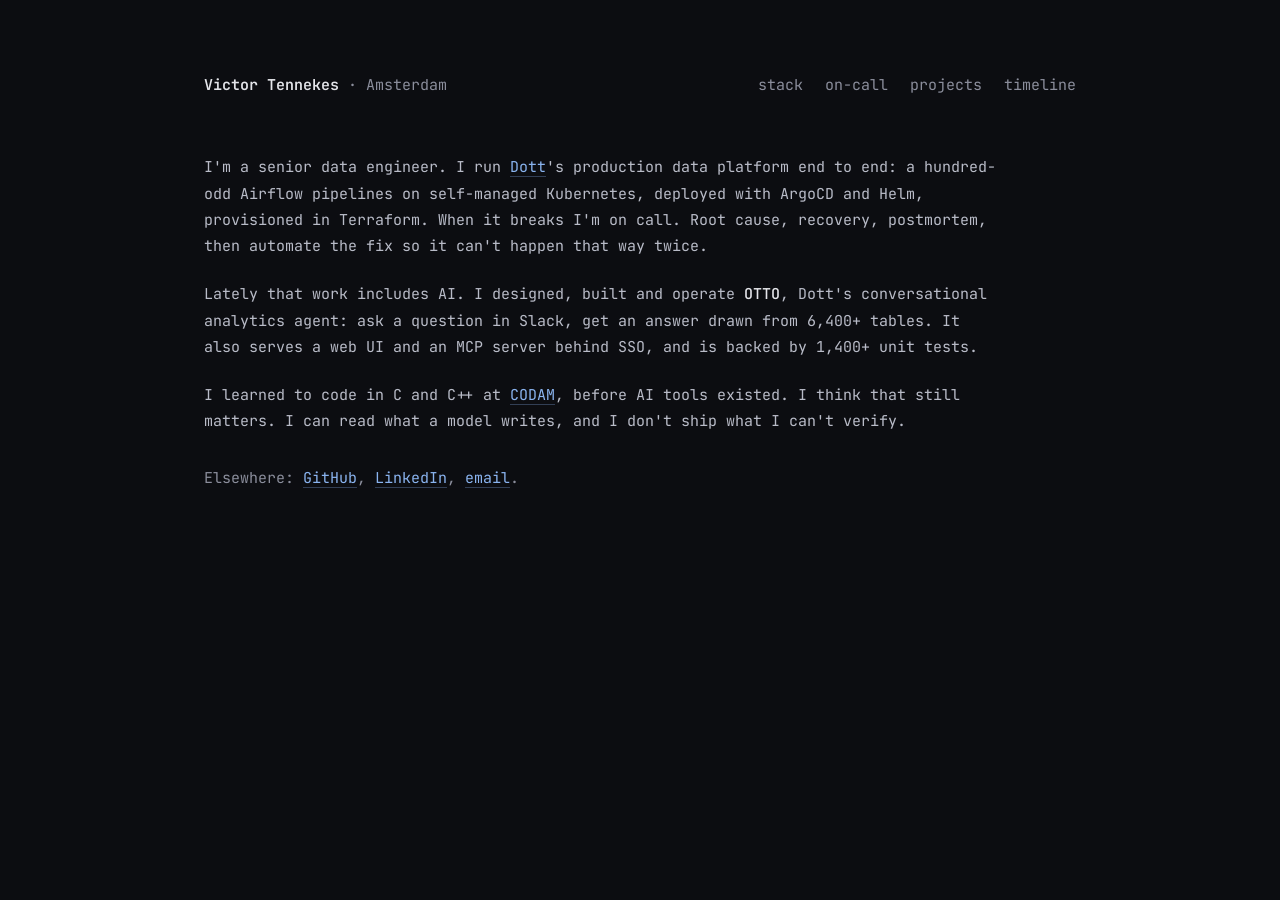
==== index.html @ dcae40cf "Drop the terminal, add four subpages Home stays prose. Stack, on-call, projects and timeline become " ====
<!doctype html>
<html lang="en">
<head>
  <meta charset="utf-8">
  <meta name="viewport" content="width=device-width, initial-scale=1, viewport-fit=cover">
  <title>Victor Tennekes</title>
  <meta name="description" content="Victor Tennekes, senior data engineer in Amsterdam. Runs Dott's production data platform end to end.">
  <meta name="theme-color" content="#0c0d11">
  <link rel="preconnect" href="https://fonts.googleapis.com">
  <link rel="preconnect" href="https://fonts.gstatic.com" crossorigin>
  <link href="https://fonts.googleapis.com/css2?family=JetBrains+Mono:ital,wght@0,400;0,500;0,600;1,400&display=swap" rel="stylesheet">
  <link rel="stylesheet" href="style.css">
  <link rel="icon" href="data:image/svg+xml,%3Csvg xmlns='http://www.w3.org/2000/svg' viewBox='0 0 32 32'%3E%3Crect width='32' height='32' rx='7' fill='%230c0d11'/%3E%3Ctext x='16' y='22' font-family='JetBrains Mono,monospace' font-size='16' font-weight='600' fill='%239ad28a' text-anchor='middle'%3E%24_%3C/text%3E%3C/svg%3E">
</head>
<body>

<main class="page">
  <header class="top">
    <a class="name" href="./">Victor Tennekes <span>· Amsterdam</span></a>
    <nav aria-label="Pages">
      <a href="stack.html">stack</a>
      <a href="oncall.html">on-call</a>
      <a href="projects.html">projects</a>
      <a href="timeline.html">timeline</a>
    </nav>
  </header>

  <div class="prose">
    <p>I'm a senior data engineer. I run <a href="https://ridedott.com">Dott</a>'s production data platform end to end: a hundred-odd Airflow pipelines on self-managed Kubernetes, deployed with ArgoCD and Helm, provisioned in Terraform. When it breaks I'm on call. Root cause, recovery, postmortem, then automate the fix so it can't happen that way twice.</p>

    <p>Lately that work includes AI. I designed, built and operate <b>OTTO</b>, Dott's conversational analytics agent: ask a question in Slack, get an answer drawn from 6,400+ tables. It also serves a web UI and an MCP server behind SSO, and is backed by 1,400+ unit tests.</p>

    <p>I learned to code in C and C++ at <a href="https://www.codam.nl">CODAM</a>, before AI tools existed. I think that still matters. I can read what a model writes, and I don't ship what I can't verify.</p>

    <p class="links">Elsewhere: <a href="https://github.com/victortennekes">GitHub</a>, <a href="https://www.linkedin.com/in/victortennekes">LinkedIn</a>, <a class="mail" href="#" data-e="moc.duolci@sekennetrotciv">email</a>.</p>
  </div>
</main>

<script src="main.js"></script>
</body>
</html>
---- style.css ----
/* One narrow column. Top row: name + four page links. Body: prose or a key/value list. */
:root {
  --bg: #0c0d11; --bg2: #121318; --line: #1f2129;
  --muted: #595c6a; --dim: #8b8e9c; --body: #b9bcc8; --text: #e4e5ea;
  --green: #9ad28a; --blue: #8ab4f0; --amber: #e6b574; --violet: #b8a3e8;
  --font: "JetBrains Mono", ui-monospace, SFMono-Regular, Menlo, monospace;
  color-scheme: dark;
}
* { box-sizing: border-box; }
body { margin: 0; background: var(--bg); color: var(--text); font-family: var(--font); font-size: 15px; line-height: 1.75; -webkit-font-smoothing: antialiased; }
a { color: var(--blue); text-decoration: underline; text-decoration-color: color-mix(in srgb, var(--blue) 30%, transparent); text-underline-offset: 4px; text-decoration-thickness: 1px; }
a:hover { text-decoration-color: var(--blue); }
a:focus-visible { outline: 2px solid var(--blue); outline-offset: 2px; border-radius: 2px; }
h1, h2, p, dl, dd { margin: 0; }

.page { max-width: 920px; margin: 0 auto; padding-block: 72px 80px; padding-left: max(24px, env(safe-area-inset-left, 0px)); padding-right: max(24px, env(safe-area-inset-right, 0px)); }

/* Top row */
.top { display: flex; justify-content: space-between; align-items: baseline; gap: 16px 32px; flex-wrap: wrap; margin-bottom: 56px; }
.name { color: var(--text); font-weight: 600; text-decoration: none; }
.name span { color: var(--dim); font-weight: 400; }
.top nav { display: flex; gap: 22px; flex-wrap: wrap; }
.top nav a { color: var(--dim); text-decoration: none; }
.top nav a:hover { color: var(--text); }
.top nav a[aria-current] { color: var(--text); }
.top nav a[aria-current]::before { content: "$ "; color: var(--green); font-weight: 600; }

/* Content */
h1 { font-size: 15px; font-weight: 600; margin-bottom: 28px; }
h2 { font-size: 15px; font-weight: 600; color: var(--amber); margin-bottom: 12px; }
.prose { display: grid; gap: 22px; color: var(--body); max-width: 88ch; }
.prose b { color: var(--text); font-weight: 500; }
.prose p.links { color: var(--dim); margin-top: 8px; }

.kv { display: grid; grid-template-columns: max-content minmax(0, 1fr); gap: 10px 32px; color: var(--body); max-width: 88ch; }
.kv dt { color: var(--blue); }
.kv.tl dt { color: var(--amber); font-variant-numeric: tabular-nums; }

.loop { color: var(--muted); margin-bottom: 28px; }
.loop span { color: var(--violet); }

.project + .project { margin-top: 48px; }
.project .kv { margin-top: 18px; }

@media (max-width: 520px) {
  .page { padding-block: 40px 56px; padding-left: max(16px, env(safe-area-inset-left, 0px)); padding-right: max(16px, env(safe-area-inset-right, 0px)); }
  body { font-size: 14px; }
  .top { margin-bottom: 40px; }
  .top nav { gap: 16px; }
  .kv { grid-template-columns: 1fr; gap: 2px; }
  .kv dt { margin-top: 12px; }
  .kv dt:first-child { margin-top: 0; }
}
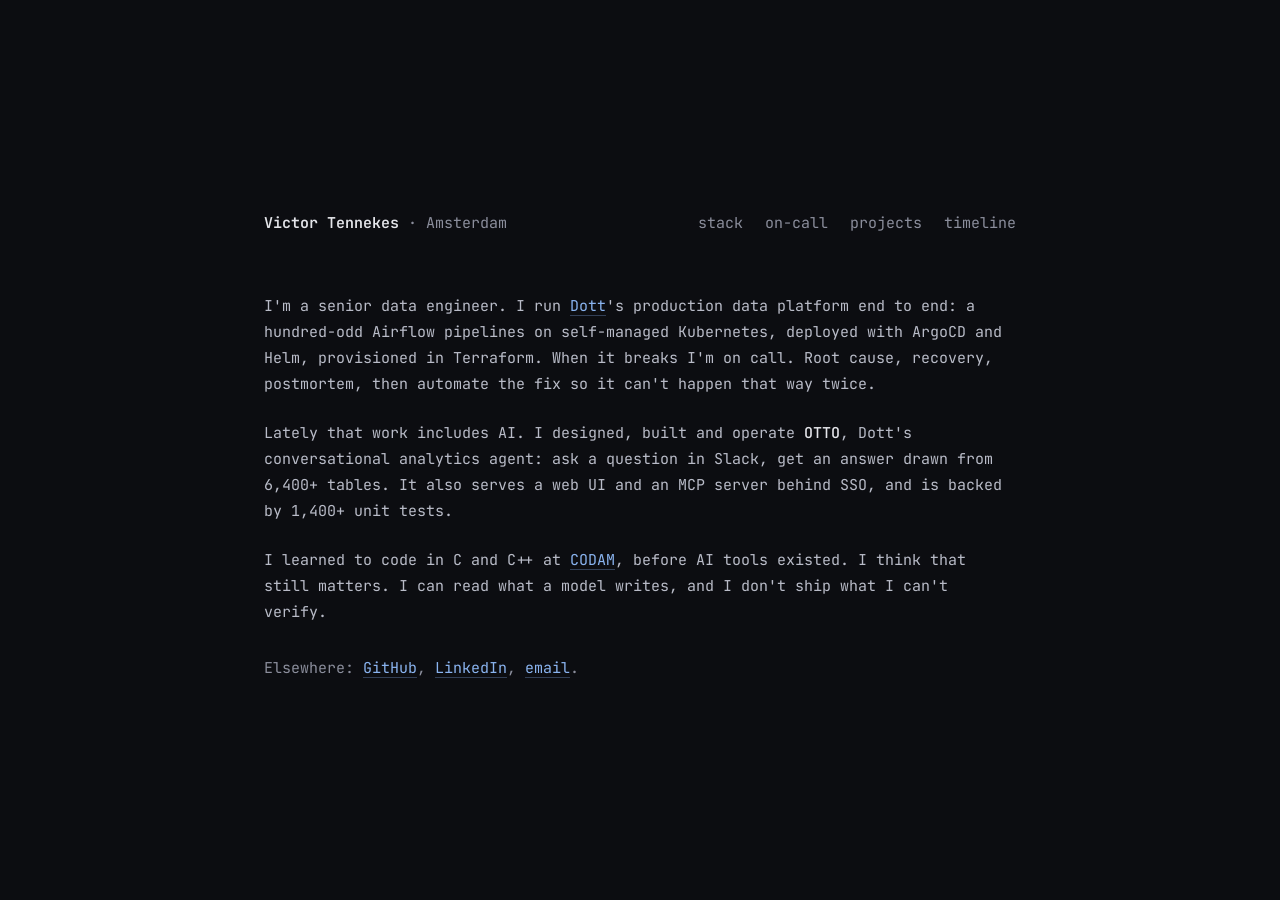
==== commit 55739c87: "Center the page, tighten column, new favicon 800px column so nav and prose share edges; vertically c" ====
--- a/index.html
+++ b/index.html
@@ -10,7 +10,7 @@
   <link rel="preconnect" href="https://fonts.gstatic.com" crossorigin>
   <link href="https://fonts.googleapis.com/css2?family=JetBrains+Mono:ital,wght@0,400;0,500;0,600;1,400&display=swap" rel="stylesheet">
   <link rel="stylesheet" href="style.css">
-  <link rel="icon" href="data:image/svg+xml,%3Csvg xmlns='http://www.w3.org/2000/svg' viewBox='0 0 32 32'%3E%3Crect width='32' height='32' rx='7' fill='%230c0d11'/%3E%3Ctext x='16' y='22' font-family='JetBrains Mono,monospace' font-size='16' font-weight='600' fill='%239ad28a' text-anchor='middle'%3E%24_%3C/text%3E%3C/svg%3E">
+  <link rel="icon" href="favicon.svg" type="image/svg+xml">
 </head>
 <body>
 
--- a/style.css
+++ b/style.css
@@ -7,13 +7,14 @@
   color-scheme: dark;
 }
 * { box-sizing: border-box; }
-body { margin: 0; background: var(--bg); color: var(--text); font-family: var(--font); font-size: 15px; line-height: 1.75; -webkit-font-smoothing: antialiased; }
+html, body { min-height: 100%; }
+body { margin: 0; display: flex; flex-direction: column; min-height: 100vh; min-height: 100dvh; background: var(--bg); color: var(--text); font-family: var(--font); font-size: 15px; line-height: 1.75; -webkit-font-smoothing: antialiased; }
 a { color: var(--blue); text-decoration: underline; text-decoration-color: color-mix(in srgb, var(--blue) 30%, transparent); text-underline-offset: 4px; text-decoration-thickness: 1px; }
 a:hover { text-decoration-color: var(--blue); }
 a:focus-visible { outline: 2px solid var(--blue); outline-offset: 2px; border-radius: 2px; }
 h1, h2, p, dl, dd { margin: 0; }
 
-.page { max-width: 920px; margin: 0 auto; padding-block: 72px 80px; padding-left: max(24px, env(safe-area-inset-left, 0px)); padding-right: max(24px, env(safe-area-inset-right, 0px)); }
+.page { width: 100%; max-width: 800px; margin: auto; padding-block: 72px 80px; padding-left: max(24px, env(safe-area-inset-left, 0px)); padding-right: max(24px, env(safe-area-inset-right, 0px)); }
 
 /* Top row */
 .top { display: flex; justify-content: space-between; align-items: baseline; gap: 16px 32px; flex-wrap: wrap; margin-bottom: 56px; }
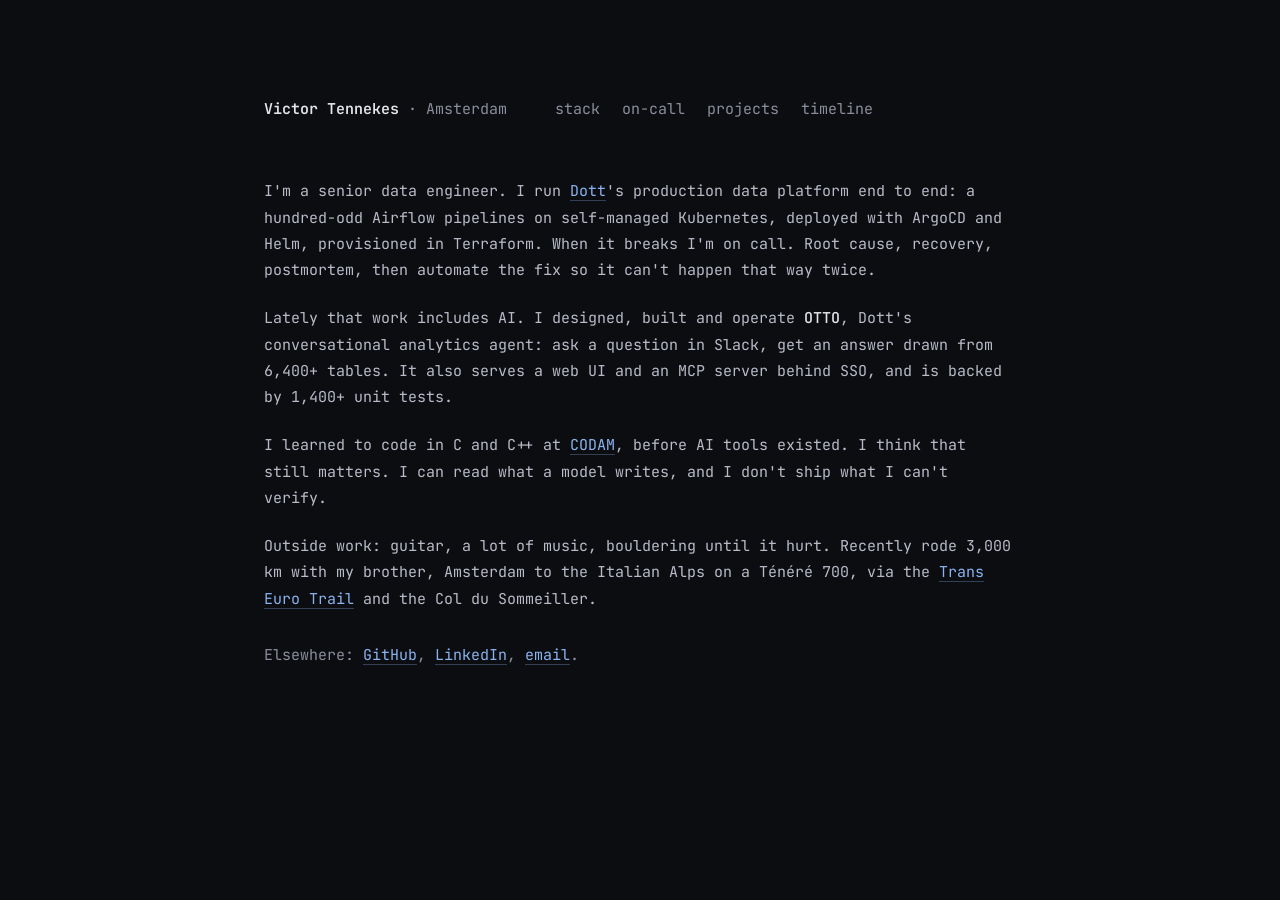
==== commit aa23d9db: "Add a paragraph that isn't about work Co-Authored-By: Claude Fable 5.1 <noreply@anthropic.com>" ====
--- a/index.html
+++ b/index.html
@@ -32,6 +32,8 @@
 
     <p>I learned to code in C and C++ at <a href="https://www.codam.nl">CODAM</a>, before AI tools existed. I think that still matters. I can read what a model writes, and I don't ship what I can't verify.</p>
 
+    <p>Outside work: guitar, a lot of music, bouldering until it hurt. Recently rode 3,000 km with my brother, Amsterdam to the Italian Alps on a Ténéré 700, via the <a href="https://transeurotrail.org">Trans Euro Trail</a> and the Col du Sommeiller.</p>
+
     <p class="links">Elsewhere: <a href="https://github.com/victortennekes">GitHub</a>, <a href="https://www.linkedin.com/in/victortennekes">LinkedIn</a>, <a class="mail" href="#" data-e="moc.duolci@sekennetrotciv">email</a>.</p>
   </div>
 </main>
--- a/style.css
+++ b/style.css
@@ -7,24 +7,22 @@
   color-scheme: dark;
 }
 * { box-sizing: border-box; }
-html, body { min-height: 100%; }
-body { margin: 0; display: flex; flex-direction: column; min-height: 100vh; min-height: 100dvh; background: var(--bg); color: var(--text); font-family: var(--font); font-size: 15px; line-height: 1.75; -webkit-font-smoothing: antialiased; }
+body { margin: 0; background: var(--bg); color: var(--text); font-family: var(--font); font-size: 15px; line-height: 1.75; -webkit-font-smoothing: antialiased; }
 a { color: var(--blue); text-decoration: underline; text-decoration-color: color-mix(in srgb, var(--blue) 30%, transparent); text-underline-offset: 4px; text-decoration-thickness: 1px; }
 a:hover { text-decoration-color: var(--blue); }
 a:focus-visible { outline: 2px solid var(--blue); outline-offset: 2px; border-radius: 2px; }
 h1, h2, p, dl, dd { margin: 0; }
 
-.page { width: 100%; max-width: 800px; margin: auto; padding-block: 72px 80px; padding-left: max(24px, env(safe-area-inset-left, 0px)); padding-right: max(24px, env(safe-area-inset-right, 0px)); }
+.page { max-width: 800px; margin: 0 auto; padding-block: 96px 80px; padding-left: max(24px, env(safe-area-inset-left, 0px)); padding-right: max(24px, env(safe-area-inset-right, 0px)); }
 
 /* Top row */
-.top { display: flex; justify-content: space-between; align-items: baseline; gap: 16px 32px; flex-wrap: wrap; margin-bottom: 56px; }
+.top { display: flex; align-items: baseline; gap: 12px 48px; flex-wrap: wrap; margin-bottom: 56px; }
 .name { color: var(--text); font-weight: 600; text-decoration: none; }
 .name span { color: var(--dim); font-weight: 400; }
 .top nav { display: flex; gap: 22px; flex-wrap: wrap; }
 .top nav a { color: var(--dim); text-decoration: none; }
 .top nav a:hover { color: var(--text); }
 .top nav a[aria-current] { color: var(--text); }
-.top nav a[aria-current]::before { content: "$ "; color: var(--green); font-weight: 600; }
 
 /* Content */
 h1 { font-size: 15px; font-weight: 600; margin-bottom: 28px; }
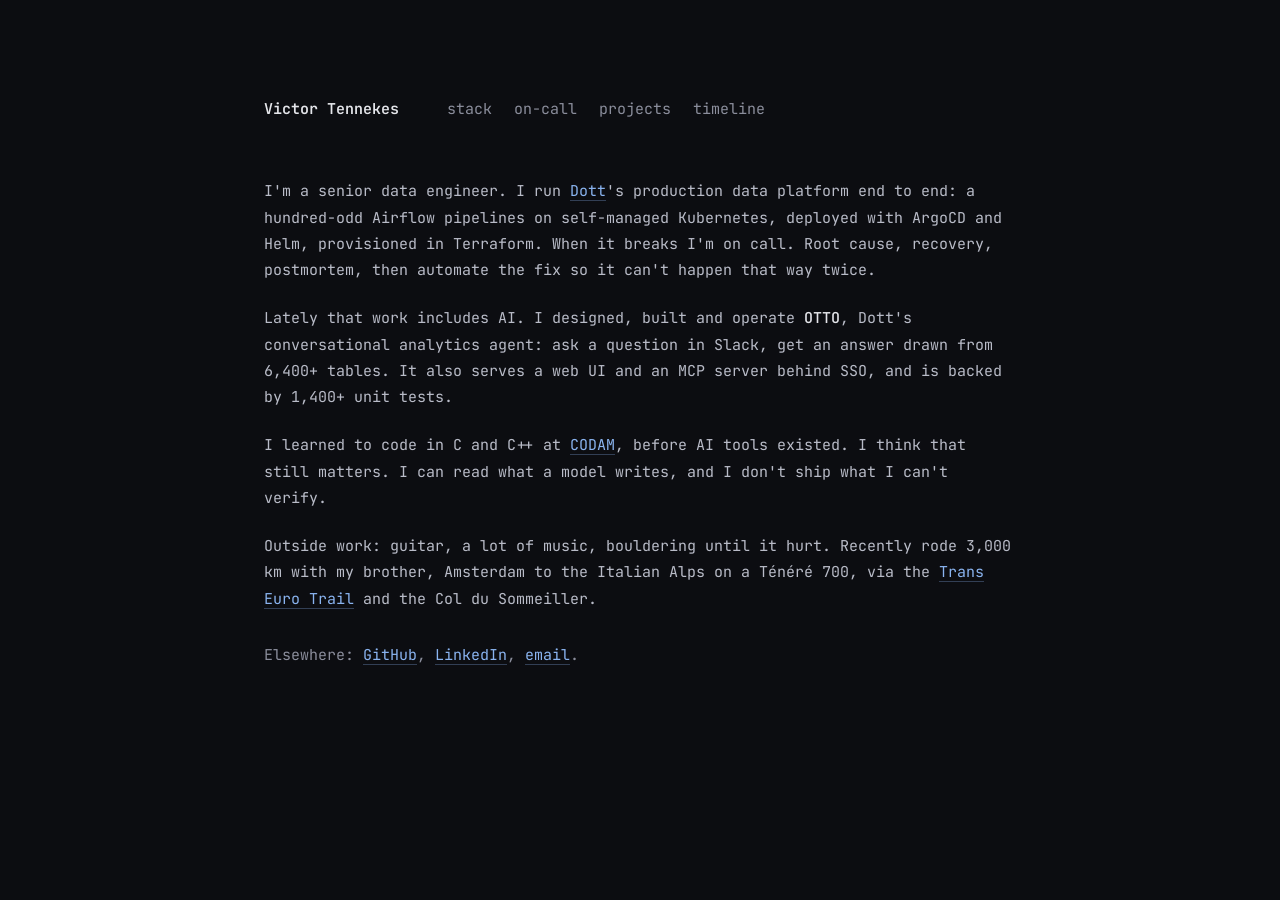
==== commit 4eb0d80c: "Drop Amsterdam from header, describe role as at Dott Co-Authored-By: Claude Opus 5.5 <noreply@anthro" ====
--- a/index.html
+++ b/index.html
@@ -4,7 +4,7 @@
   <meta charset="utf-8">
   <meta name="viewport" content="width=device-width, initial-scale=1, viewport-fit=cover">
   <title>Victor Tennekes</title>
-  <meta name="description" content="Victor Tennekes, senior data engineer in Amsterdam. Runs Dott's production data platform end to end.">
+  <meta name="description" content="Victor Tennekes, senior data engineer at Dott. Runs the production data platform end to end.">
   <meta name="theme-color" content="#0c0d11">
   <link rel="preconnect" href="https://fonts.googleapis.com">
   <link rel="preconnect" href="https://fonts.gstatic.com" crossorigin>
@@ -16,7 +16,7 @@
 
 <main class="page">
   <header class="top">
-    <a class="name" href="./">Victor Tennekes <span>· Amsterdam</span></a>
+    <a class="name" href="./">Victor Tennekes</a>
     <nav aria-label="Pages">
       <a href="stack.html">stack</a>
       <a href="oncall.html">on-call</a>
--- a/style.css
+++ b/style.css
@@ -18,7 +18,6 @@
 /* Top row */
 .top { display: flex; align-items: baseline; gap: 12px 48px; flex-wrap: wrap; margin-bottom: 56px; }
 .name { color: var(--text); font-weight: 600; text-decoration: none; }
-.name span { color: var(--dim); font-weight: 400; }
 .top nav { display: flex; gap: 22px; flex-wrap: wrap; }
 .top nav a { color: var(--dim); text-decoration: none; }
 .top nav a:hover { color: var(--text); }
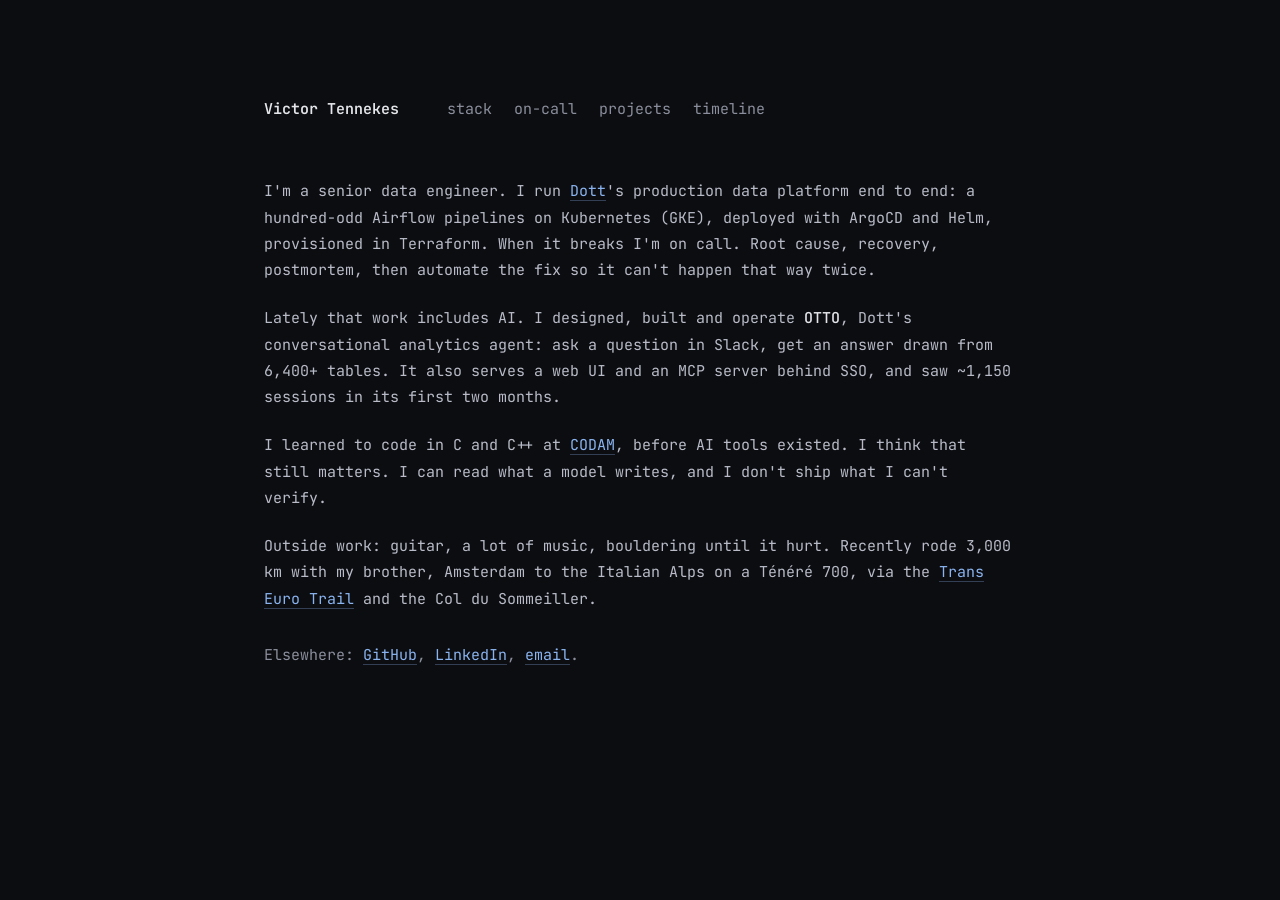
==== commit 233d32a5: "Add link previews, split timeline by promotion, tighten copy Open Graph tags and a preview card on e" ====
--- a/index.html
+++ b/index.html
@@ -5,6 +5,13 @@
   <meta name="viewport" content="width=device-width, initial-scale=1, viewport-fit=cover">
   <title>Victor Tennekes</title>
   <meta name="description" content="Victor Tennekes, senior data engineer at Dott. Runs the production data platform end to end.">
+  <meta property="og:type" content="website">
+  <meta property="og:site_name" content="Victor Tennekes">
+  <meta property="og:title" content="Victor Tennekes">
+  <meta property="og:description" content="Victor Tennekes, senior data engineer at Dott. Runs the production data platform end to end.">
+  <meta property="og:url" content="https://victortennekes.github.io/">
+  <meta property="og:image" content="https://victortennekes.github.io/og.png">
+  <meta name="twitter:card" content="summary_large_image">
   <meta name="theme-color" content="#0c0d11">
   <link rel="preconnect" href="https://fonts.googleapis.com">
   <link rel="preconnect" href="https://fonts.gstatic.com" crossorigin>
@@ -26,9 +33,9 @@
   </header>
 
   <div class="prose">
-    <p>I'm a senior data engineer. I run <a href="https://ridedott.com">Dott</a>'s production data platform end to end: a hundred-odd Airflow pipelines on self-managed Kubernetes, deployed with ArgoCD and Helm, provisioned in Terraform. When it breaks I'm on call. Root cause, recovery, postmortem, then automate the fix so it can't happen that way twice.</p>
+    <p>I'm a senior data engineer. I run <a href="https://ridedott.com">Dott</a>'s production data platform end to end: a hundred-odd Airflow pipelines on Kubernetes (GKE), deployed with ArgoCD and Helm, provisioned in Terraform. When it breaks I'm on call. Root cause, recovery, postmortem, then automate the fix so it can't happen that way twice.</p>
 
-    <p>Lately that work includes AI. I designed, built and operate <b>OTTO</b>, Dott's conversational analytics agent: ask a question in Slack, get an answer drawn from 6,400+ tables. It also serves a web UI and an MCP server behind SSO, and is backed by 1,400+ unit tests.</p>
+    <p>Lately that work includes AI. I designed, built and operate <b>OTTO</b>, Dott's conversational analytics agent: ask a question in Slack, get an answer drawn from 6,400+ tables. It also serves a web UI and an MCP server behind SSO, and saw ~1,150 sessions in its first two months.</p>
 
     <p>I learned to code in C and C++ at <a href="https://www.codam.nl">CODAM</a>, before AI tools existed. I think that still matters. I can read what a model writes, and I don't ship what I can't verify.</p>
 
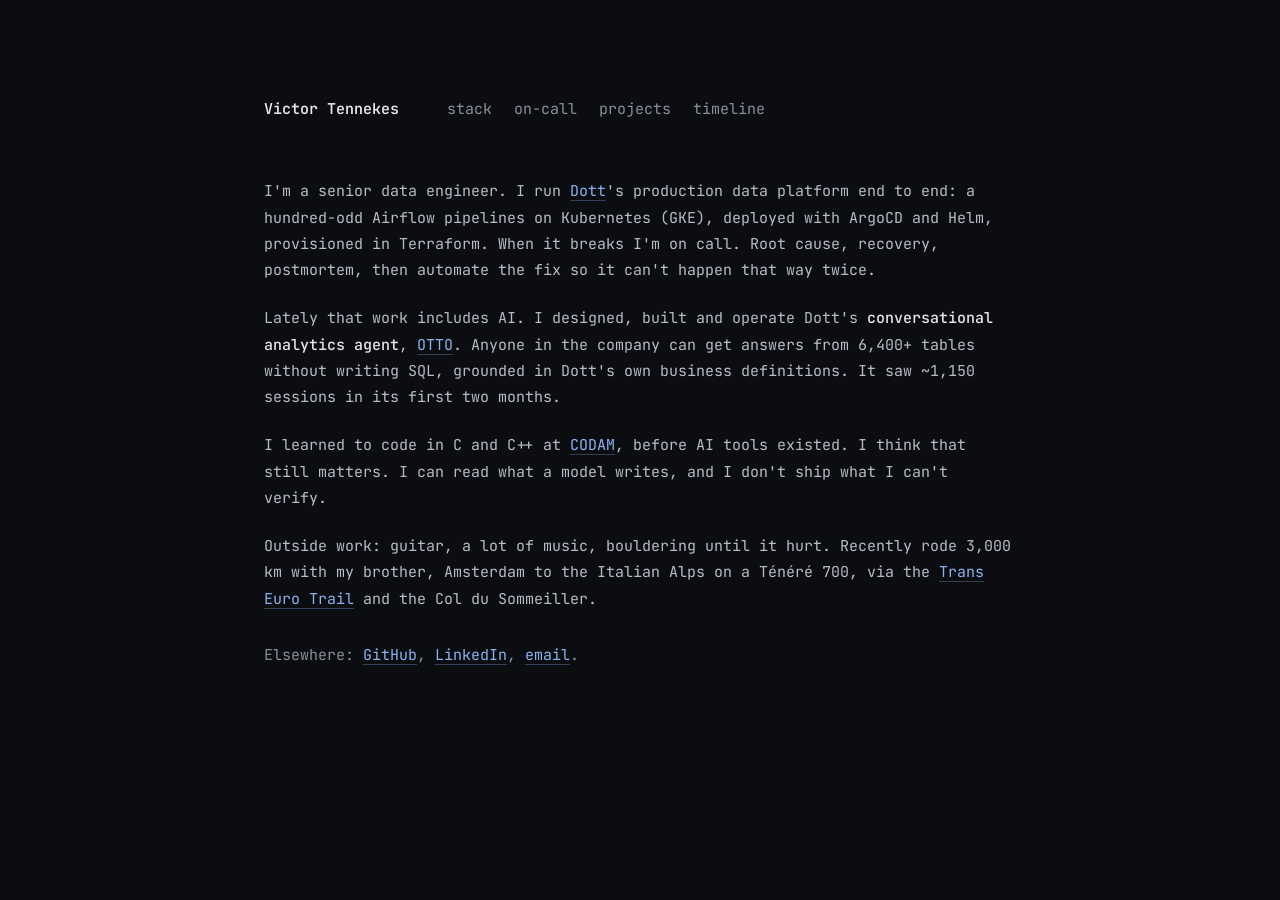
==== commit bf895aa1: "Lead with what OTTO does, add months to promotions Describe OTTO as a conversational analytics agent" ====
--- a/index.html
+++ b/index.html
@@ -35,7 +35,7 @@
   <div class="prose">
     <p>I'm a senior data engineer. I run <a href="https://ridedott.com">Dott</a>'s production data platform end to end: a hundred-odd Airflow pipelines on Kubernetes (GKE), deployed with ArgoCD and Helm, provisioned in Terraform. When it breaks I'm on call. Root cause, recovery, postmortem, then automate the fix so it can't happen that way twice.</p>
 
-    <p>Lately that work includes AI. I designed, built and operate <b>OTTO</b>, Dott's conversational analytics agent: ask a question in Slack, get an answer drawn from 6,400+ tables. It also serves a web UI and an MCP server behind SSO, and saw ~1,150 sessions in its first two months.</p>
+    <p>Lately that work includes AI. I designed, built and operate Dott's <b>conversational analytics agent</b>, <a href="projects.html">OTTO</a>. Anyone in the company can get answers from 6,400+ tables without writing SQL, grounded in Dott's own business definitions. It saw ~1,150 sessions in its first two months.</p>
 
     <p>I learned to code in C and C++ at <a href="https://www.codam.nl">CODAM</a>, before AI tools existed. I think that still matters. I can read what a model writes, and I don't ship what I can't verify.</p>
 
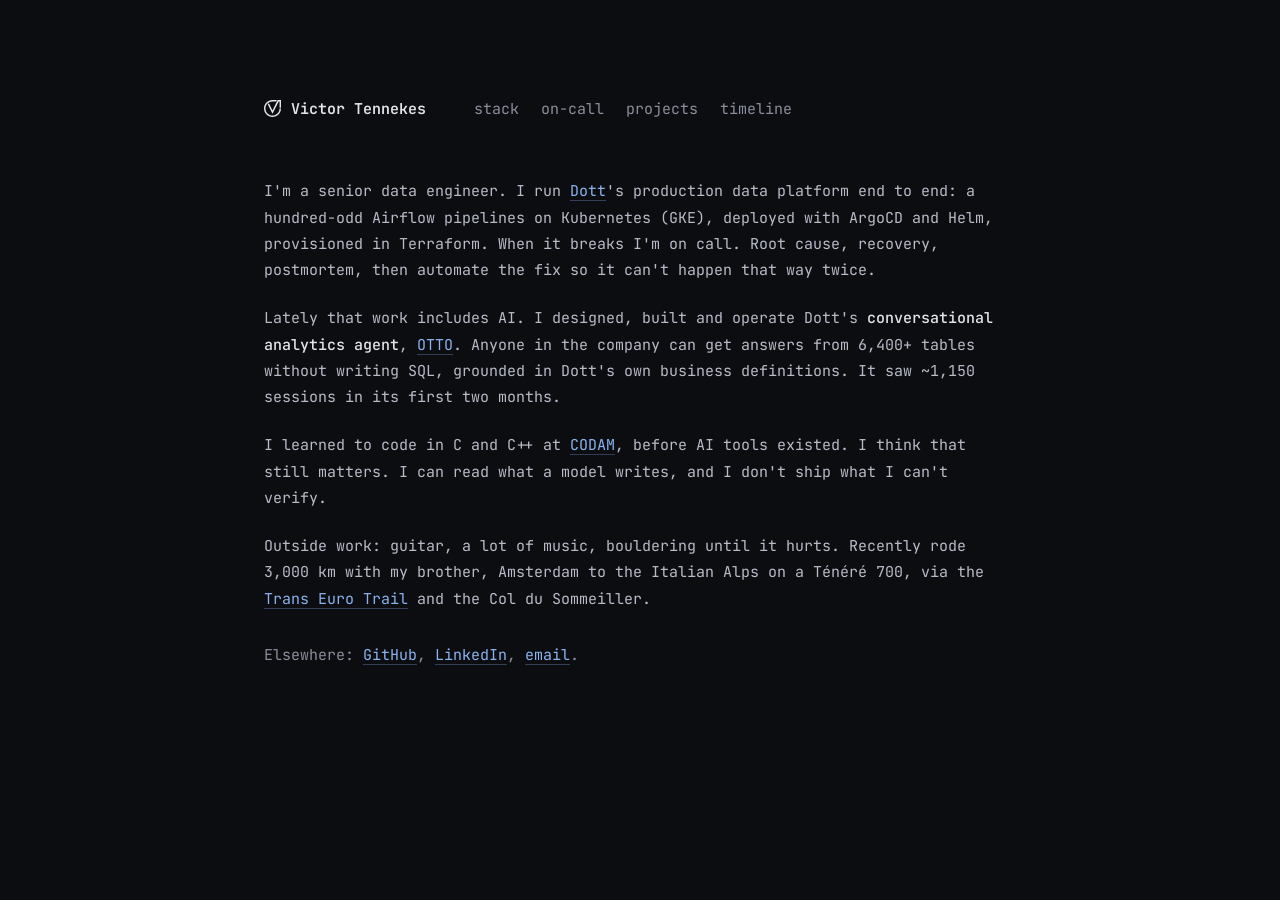
==== commit a4b50aba: "Use the VT logo for the favicon and header Favicon and a small header mark now use the logo SVG. Als" ====
--- a/index.html
+++ b/index.html
@@ -23,7 +23,7 @@
 
 <main class="page">
   <header class="top">
-    <a class="name" href="./">Victor Tennekes</a>
+    <a class="name" href="./"><img class="mark" src="mark.svg" alt="">Victor Tennekes</a>
     <nav aria-label="Pages">
       <a href="stack.html">stack</a>
       <a href="oncall.html">on-call</a>
@@ -39,7 +39,7 @@
 
     <p>I learned to code in C and C++ at <a href="https://www.codam.nl">CODAM</a>, before AI tools existed. I think that still matters. I can read what a model writes, and I don't ship what I can't verify.</p>
 
-    <p>Outside work: guitar, a lot of music, bouldering until it hurt. Recently rode 3,000 km with my brother, Amsterdam to the Italian Alps on a Ténéré 700, via the <a href="https://transeurotrail.org">Trans Euro Trail</a> and the Col du Sommeiller.</p>
+    <p>Outside work: guitar, a lot of music, bouldering until it hurts. Recently rode 3,000 km with my brother, Amsterdam to the Italian Alps on a Ténéré 700, via the <a href="https://transeurotrail.org">Trans Euro Trail</a> and the Col du Sommeiller.</p>
 
     <p class="links">Elsewhere: <a href="https://github.com/victortennekes">GitHub</a>, <a href="https://www.linkedin.com/in/victortennekes">LinkedIn</a>, <a class="mail" href="#" data-e="moc.duolci@sekennetrotciv">email</a>.</p>
   </div>
--- a/style.css
+++ b/style.css
@@ -18,6 +18,7 @@
 /* Top row */
 .top { display: flex; align-items: baseline; gap: 12px 48px; flex-wrap: wrap; margin-bottom: 56px; }
 .name { color: var(--text); font-weight: 600; text-decoration: none; }
+.mark { width: 1.15em; height: 1.15em; vertical-align: -0.2em; margin-right: 10px; }
 .top nav { display: flex; gap: 22px; flex-wrap: wrap; }
 .top nav a { color: var(--dim); text-decoration: none; }
 .top nav a:hover { color: var(--text); }
